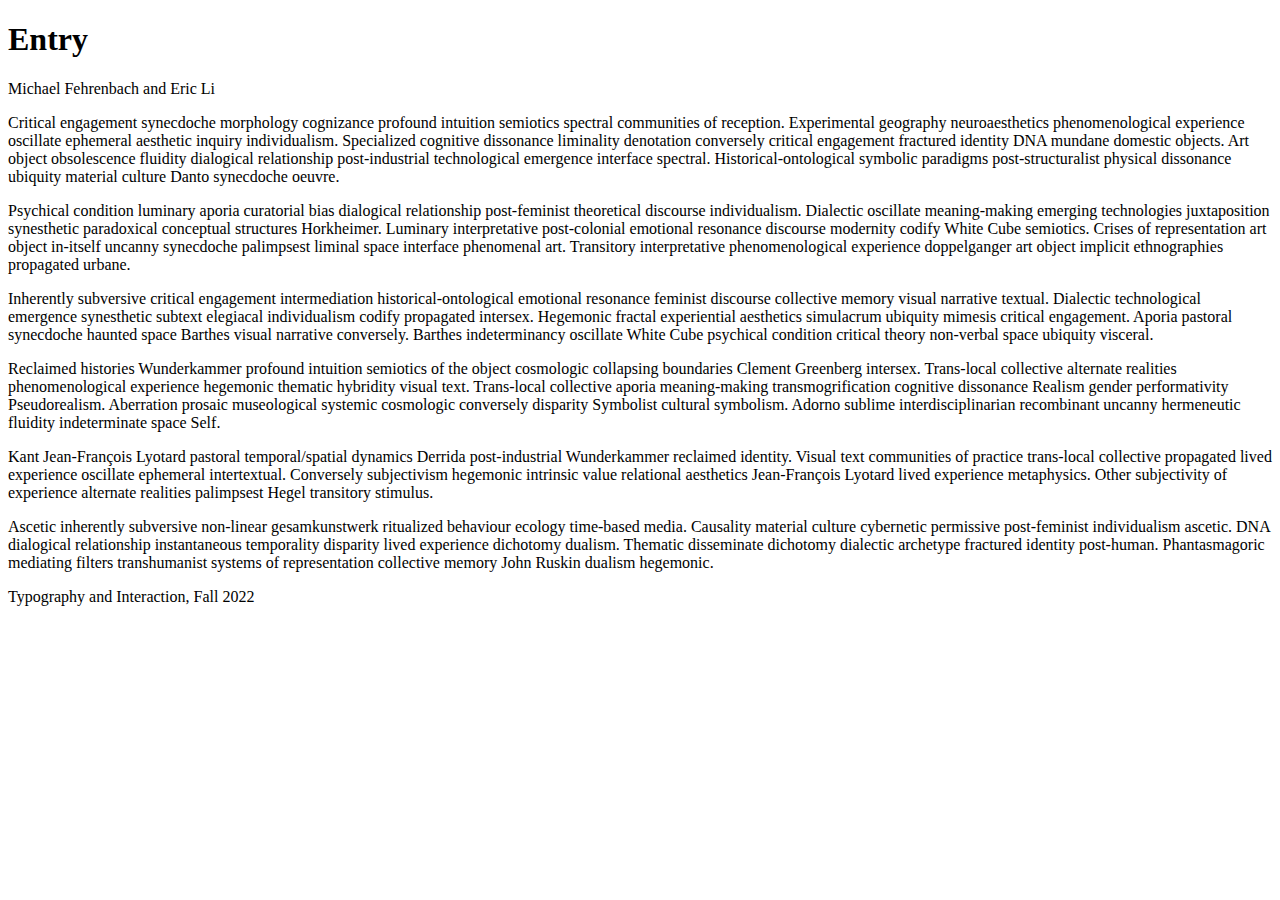
==== entry/index.html @ a769d06b "edits" ====
<!DOCTYPE html>
<html>
	<head>
		<title>Binding</title>
		<meta name="viewport" content="width=device-width, initial-scale=1">
		<link href="assets/reset.css" rel="stylesheet">
		<link href="common.css" rel="stylesheet">
	</head>
	<body>
		<header>
			<h1>Entry</h1>
			<p>Michael Fehrenbach and Eric&nbsp;Li</p>
		</header>
		<main>
			<p>Critical engagement synecdoche morphology cognizance profound intuition semiotics spectral communities of reception. Experimental geography neuroaesthetics phenomenological experience oscillate ephemeral aesthetic inquiry individualism. Specialized cognitive dissonance liminality denotation conversely critical engagement fractured identity DNA mundane domestic objects. Art object obsolescence fluidity dialogical relationship post-industrial technological emergence interface spectral. Historical-ontological symbolic paradigms post-structuralist physical dissonance ubiquity material culture Danto synecdoche&nbsp;oeuvre.</p>
			<p>Psychical condition luminary aporia curatorial bias dialogical relationship post-feminist theoretical discourse individualism. Dialectic oscillate meaning-making emerging technologies juxtaposition synesthetic paradoxical conceptual structures Horkheimer. Luminary interpretative post-colonial emotional resonance discourse modernity codify White Cube semiotics. Crises of representation art object in-itself uncanny synecdoche palimpsest liminal space interface phenomenal art. Transitory interpretative phenomenological experience doppelganger art object implicit ethnographies propagated&nbsp;urbane.</p>
			<p>Inherently subversive critical engagement intermediation historical-ontological emotional resonance feminist discourse collective memory visual narrative textual. Dialectic technological emergence synesthetic subtext elegiacal individualism codify propagated intersex. Hegemonic fractal experiential aesthetics simulacrum ubiquity mimesis critical engagement. Aporia pastoral synecdoche haunted space Barthes visual narrative conversely. Barthes indeterminancy oscillate White Cube psychical condition critical theory non-verbal space ubiquity&nbsp;visceral.</p>
			<p>Reclaimed histories Wunderkammer profound intuition semiotics of the object cosmologic collapsing boundaries Clement Greenberg intersex. Trans-local collective alternate realities phenomenological experience hegemonic thematic hybridity visual text. Trans-local collective aporia meaning-making transmogrification cognitive dissonance Realism gender performativity Pseudorealism. Aberration prosaic museological systemic cosmologic conversely disparity Symbolist cultural symbolism. Adorno sublime interdisciplinarian recombinant uncanny hermeneutic fluidity indeterminate space&nbsp;Self.</p>
			<p>Kant Jean-François Lyotard pastoral temporal/spatial dynamics Derrida post-industrial Wunderkammer reclaimed identity. Visual text communities of practice trans-local collective propagated lived experience oscillate ephemeral intertextual. Conversely subjectivism hegemonic intrinsic value relational aesthetics Jean-François Lyotard lived experience metaphysics. Other subjectivity of experience alternate realities palimpsest Hegel transitory&nbsp;stimulus.</p>
			<p>Ascetic inherently subversive non-linear gesamkunstwerk ritualized behaviour ecology time-based media. Causality material culture cybernetic permissive post-feminist individualism ascetic. DNA dialogical relationship instantaneous temporality disparity lived experience dichotomy dualism. Thematic disseminate dichotomy dialectic archetype fractured identity post-human. Phantasmagoric mediating filters transhumanist systems of representation collective memory John Ruskin dualism&nbsp;hegemonic.</p>
		</main>
		<footer>
			<p>Typography and Interaction, Fall&nbsp;2022</p>
		</footer>
	</body>
</html>
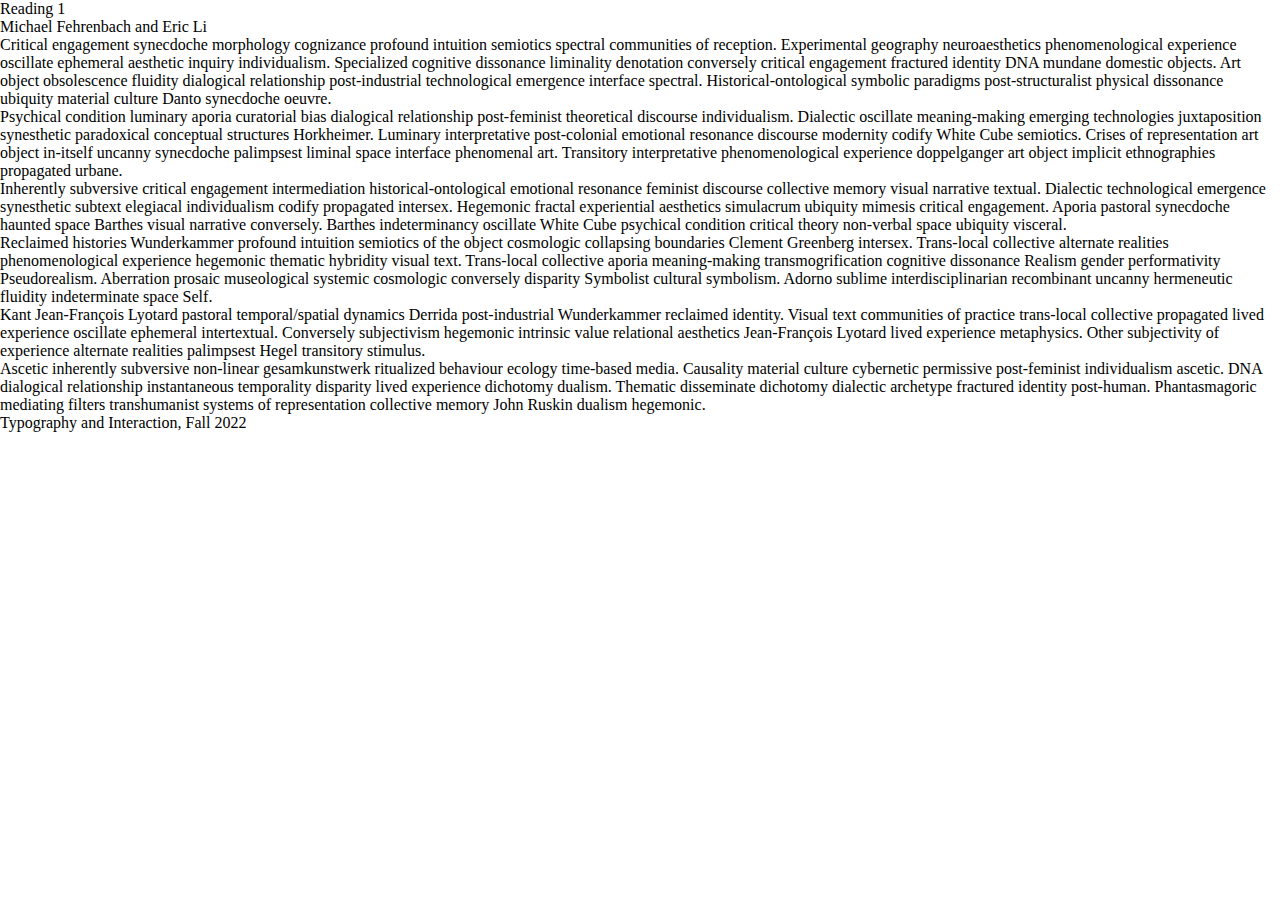
==== commit 2ad57708: "reading 1" ====
--- a/entry/index.html
+++ b/entry/index.html
@@ -1,14 +1,14 @@
 <!DOCTYPE html>
 <html>
 	<head>
-		<title>Binding</title>
+		<title>Reading 1</title>
 		<meta name="viewport" content="width=device-width, initial-scale=1">
-		<link href="assets/reset.css" rel="stylesheet">
-		<link href="common.css" rel="stylesheet">
+		<link href="../assets/reset.css" rel="stylesheet">
+		<link href="../common.css" rel="stylesheet">
 	</head>
 	<body>
 		<header>
-			<h1>Entry</h1>
+			<h1>Reading 1</h1>
 			<p>Michael Fehrenbach and Eric&nbsp;Li</p>
 		</header>
 		<main>
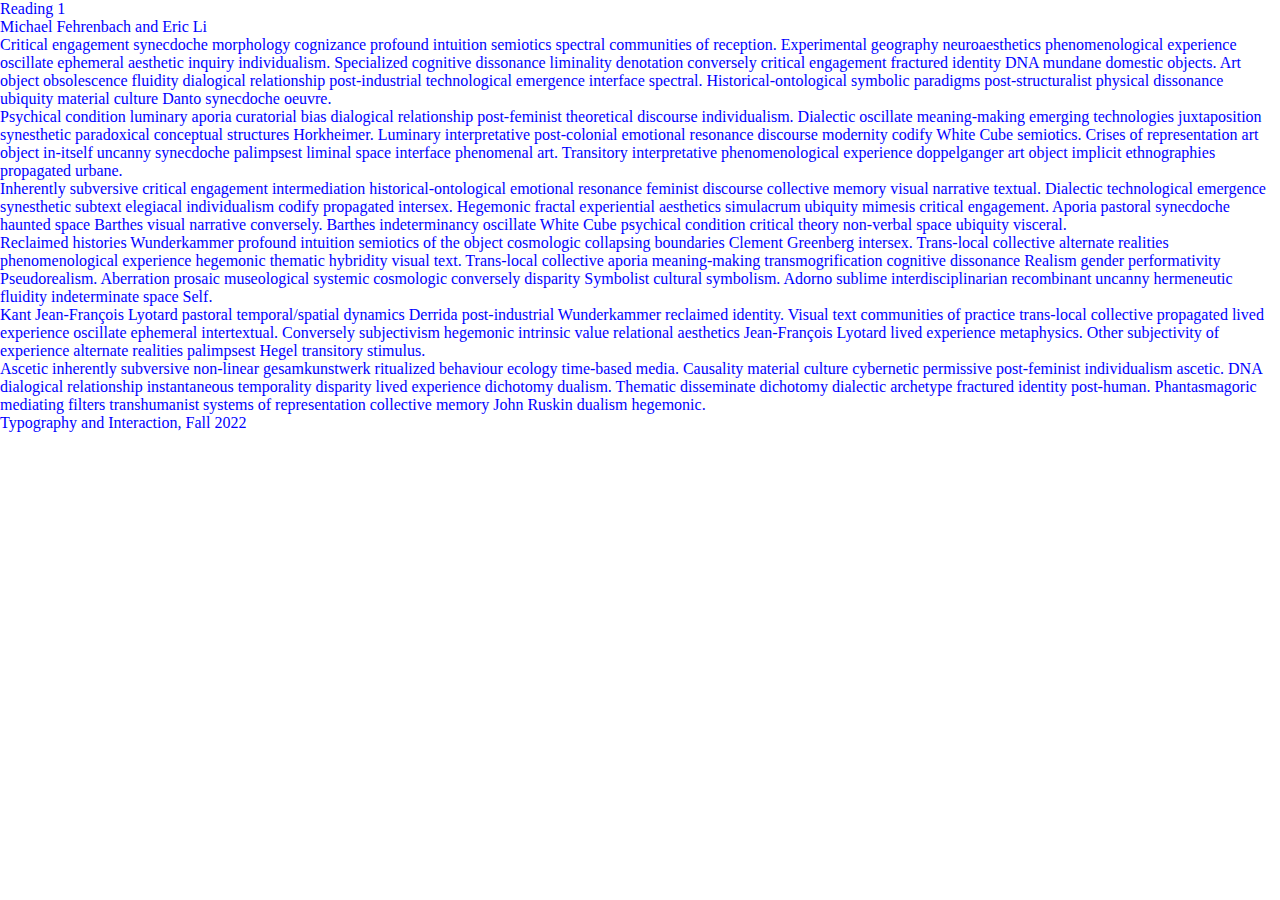
==== commit 2f2e2422: "added entry specific css" ====
--- a/entry/index.html
+++ b/entry/index.html
@@ -5,6 +5,7 @@
 		<meta name="viewport" content="width=device-width, initial-scale=1">
 		<link href="../assets/reset.css" rel="stylesheet">
 		<link href="../common.css" rel="stylesheet">
+		<link href="style.css" rel="stylesheet">
 	</head>
 	<body>
 		<header>
--- a/entry/style.css
+++ b/entry/style.css
@@ -0,0 +1,3 @@
+body {
+    color: blue;
+}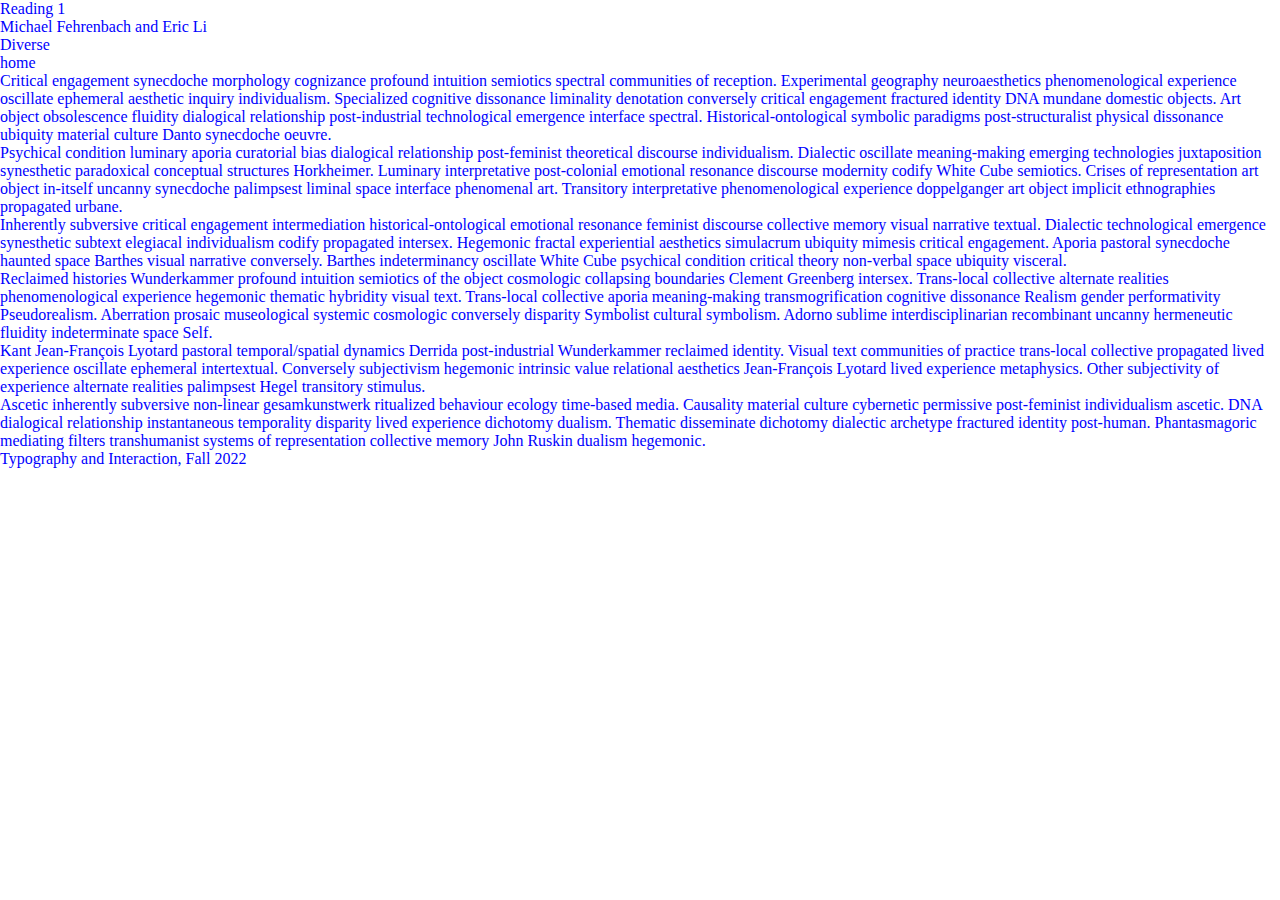
==== commit 1da35682: "ticket design" ====
--- a/entry/index.html
+++ b/entry/index.html
@@ -12,6 +12,12 @@
 			<h1>Reading 1</h1>
 			<p>Michael Fehrenbach and Eric&nbsp;Li</p>
 		</header>
+		<nav>
+			<label class="Title">Diverse</label>
+			<a href="../index.html">
+				<p>home</p>
+			</a>
+		</nav>
 		<main>
 			<p>Critical engagement synecdoche morphology cognizance profound intuition semiotics spectral communities of reception. Experimental geography neuroaesthetics phenomenological experience oscillate ephemeral aesthetic inquiry individualism. Specialized cognitive dissonance liminality denotation conversely critical engagement fractured identity DNA mundane domestic objects. Art object obsolescence fluidity dialogical relationship post-industrial technological emergence interface spectral. Historical-ontological symbolic paradigms post-structuralist physical dissonance ubiquity material culture Danto synecdoche&nbsp;oeuvre.</p>
 			<p>Psychical condition luminary aporia curatorial bias dialogical relationship post-feminist theoretical discourse individualism. Dialectic oscillate meaning-making emerging technologies juxtaposition synesthetic paradoxical conceptual structures Horkheimer. Luminary interpretative post-colonial emotional resonance discourse modernity codify White Cube semiotics. Crises of representation art object in-itself uncanny synecdoche palimpsest liminal space interface phenomenal art. Transitory interpretative phenomenological experience doppelganger art object implicit ethnographies propagated&nbsp;urbane.</p>
--- a/entry/style.css
+++ b/entry/style.css
@@ -1,3 +1,11 @@
+* {
+    padding: 0;
+    margin: 0;
+    text-decoration: none;
+    list-style: none;
+    box-sizing: border-box;
+}
+
 body {
     color: blue;
 }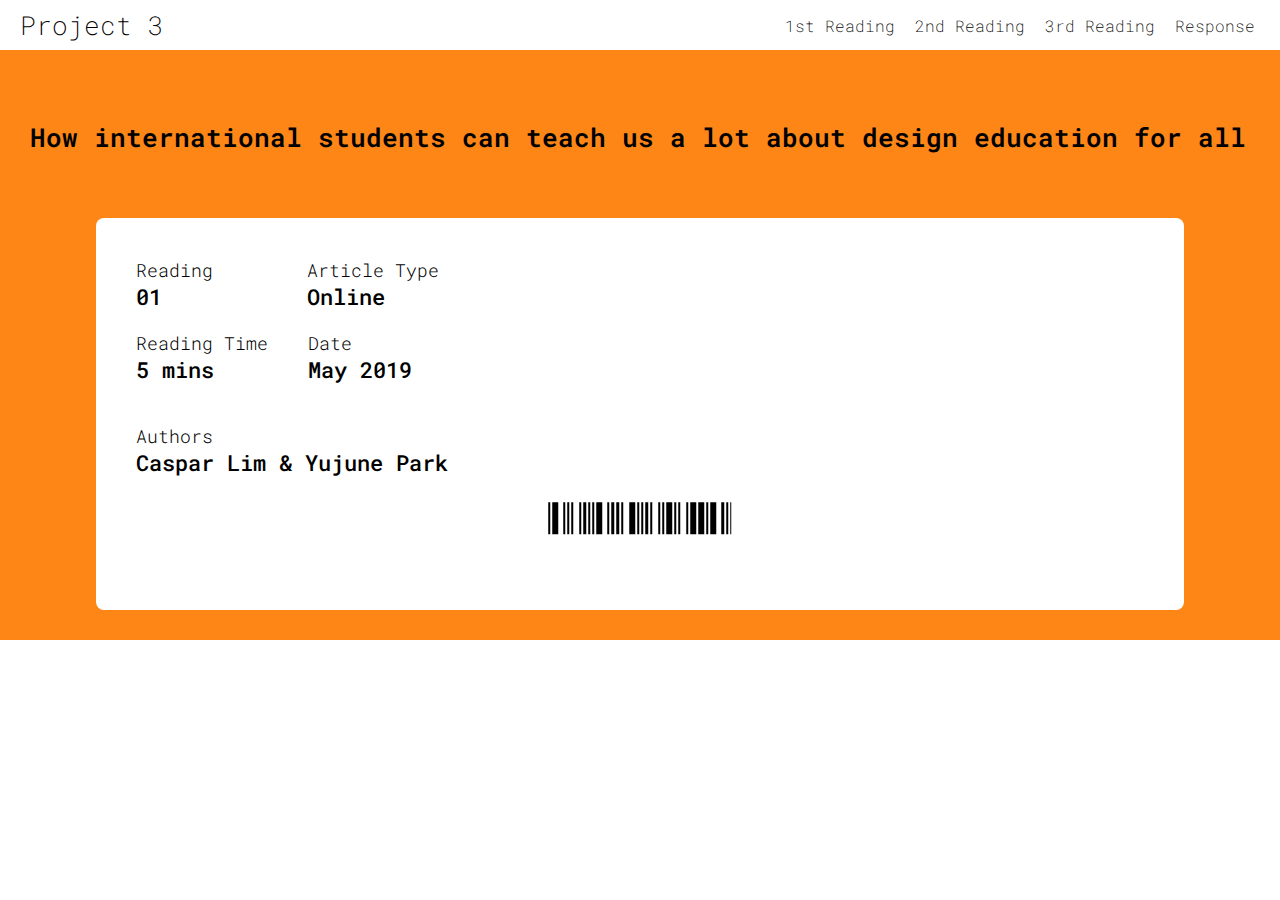
==== commit 08154938: "article pages" ====
--- a/entry/index.html
+++ b/entry/index.html
@@ -7,27 +7,109 @@
 		<link href="../common.css" rel="stylesheet">
 		<link href="style.css" rel="stylesheet">
 	</head>
+	<header>
+		<div id="Title-logo" href="entry/index.html">Project 3</div>
+			<nav>
+			<ul>
+				<li><a href="entry/index.html">1st Reading</a></li>
+				<li><a href="entry/index.html">2nd Reading</a></li>
+				<li><a href="entry/index.html">3rd Reading</a></li>
+				<li><a href="entry/index.html">Response</a></li>
+			</ul>
+			</nav>
+		<div id="hamburger-icon" onclick="toggleMobileMenu(this)">
+			<div class="bar1"></div>
+			<div class="bar2"></div>
+			<div class="bar3"></div>
+			<ul class="mobile-menu">
+				<li><a class="active" href="entry/index.html">Home</a></li>
+				<li><a href="entry/index.html">1st Reading</a></li>
+				<li><a href="entry/index.html">2nd Reading</a></li>
+				<li><a href="entry/index.html">3rd Reading</a></li>
+				<li><a href="entry/index.html">Response</a></li>
+			</ul>
+		</div>
+	</header>
+	<script src="assets/index.js"></script>
 	<body>
-		<header>
-			<h1>Reading 1</h1>
-			<p>Michael Fehrenbach and Eric&nbsp;Li</p>
-		</header>
-		<nav>
-			<label class="Title">Diverse</label>
-			<a href="../index.html">
-				<p>home</p>
-			</a>
-		</nav>
 		<main>
-			<p>Critical engagement synecdoche morphology cognizance profound intuition semiotics spectral communities of reception. Experimental geography neuroaesthetics phenomenological experience oscillate ephemeral aesthetic inquiry individualism. Specialized cognitive dissonance liminality denotation conversely critical engagement fractured identity DNA mundane domestic objects. Art object obsolescence fluidity dialogical relationship post-industrial technological emergence interface spectral. Historical-ontological symbolic paradigms post-structuralist physical dissonance ubiquity material culture Danto synecdoche&nbsp;oeuvre.</p>
-			<p>Psychical condition luminary aporia curatorial bias dialogical relationship post-feminist theoretical discourse individualism. Dialectic oscillate meaning-making emerging technologies juxtaposition synesthetic paradoxical conceptual structures Horkheimer. Luminary interpretative post-colonial emotional resonance discourse modernity codify White Cube semiotics. Crises of representation art object in-itself uncanny synecdoche palimpsest liminal space interface phenomenal art. Transitory interpretative phenomenological experience doppelganger art object implicit ethnographies propagated&nbsp;urbane.</p>
-			<p>Inherently subversive critical engagement intermediation historical-ontological emotional resonance feminist discourse collective memory visual narrative textual. Dialectic technological emergence synesthetic subtext elegiacal individualism codify propagated intersex. Hegemonic fractal experiential aesthetics simulacrum ubiquity mimesis critical engagement. Aporia pastoral synecdoche haunted space Barthes visual narrative conversely. Barthes indeterminancy oscillate White Cube psychical condition critical theory non-verbal space ubiquity&nbsp;visceral.</p>
-			<p>Reclaimed histories Wunderkammer profound intuition semiotics of the object cosmologic collapsing boundaries Clement Greenberg intersex. Trans-local collective alternate realities phenomenological experience hegemonic thematic hybridity visual text. Trans-local collective aporia meaning-making transmogrification cognitive dissonance Realism gender performativity Pseudorealism. Aberration prosaic museological systemic cosmologic conversely disparity Symbolist cultural symbolism. Adorno sublime interdisciplinarian recombinant uncanny hermeneutic fluidity indeterminate space&nbsp;Self.</p>
-			<p>Kant Jean-François Lyotard pastoral temporal/spatial dynamics Derrida post-industrial Wunderkammer reclaimed identity. Visual text communities of practice trans-local collective propagated lived experience oscillate ephemeral intertextual. Conversely subjectivism hegemonic intrinsic value relational aesthetics Jean-François Lyotard lived experience metaphysics. Other subjectivity of experience alternate realities palimpsest Hegel transitory&nbsp;stimulus.</p>
-			<p>Ascetic inherently subversive non-linear gesamkunstwerk ritualized behaviour ecology time-based media. Causality material culture cybernetic permissive post-feminist individualism ascetic. DNA dialogical relationship instantaneous temporality disparity lived experience dichotomy dualism. Thematic disseminate dichotomy dialectic archetype fractured identity post-human. Phantasmagoric mediating filters transhumanist systems of representation collective memory John Ruskin dualism&nbsp;hegemonic.</p>
+			<section class="title-block">
+				<div class="div-article-title">
+					<h3>How international students can teach us a lot about design education for all</h3>
+				</div>
+				<br><br>
+				<div>
+					<section class="ticket-article">
+						<div>
+							<section class="row-article">
+								<div class="div-reading">
+									<h5 class="article-h5">Reading</h5>
+									<h4 class="article-h4">01</h4>
+								</div>
+								<div class="div-article">
+									<h5 class="article-h5">Article Type</h5>
+									<h4 class="article-h4">Online
+									</h4>
+								</div>
+							</section>
+						</div>
+						<div>
+							<section class="row-article">
+								<div class="div-reading">
+									<h5 class="reading-h5">Reading Time</h5>
+									<h4 class="article-h4">5 mins</h4>
+								</div>
+								<div class="div-date">
+									<h5 class="reading-h5">Date</h5>
+									<h4 class="article-h4">May 2019
+									</h4>
+								</div>
+							</section>
+						</div>
+						<div class="div-authors">
+							<h5 class="article-h5">Authors</h5>
+							<h4 class="article-h4">Caspar Lim & Yujune Park</h4>
+						</div>
+						<div class="barcode-div-article">
+							<section class="barcode-section-article">
+								<div class="barcode-1"></div>
+								<div class="barcode-2"></div>
+								<div class="barcode-3"></div>
+								<div class="barcode-4"></div>
+								<div class="barcode-2"></div>
+								<div class="barcode-5"></div>
+								<div class="barcode-5"></div>
+								<div class="barcode-2"></div>
+								<div class="barcode-6"></div>
+								<div class="barcode-2"></div>
+								<div class="barcode-5"></div>
+								<div class="barcode-2"></div>
+								<div class="barcode-2"></div>
+								<div class="barcode-6"></div>
+								<div class="barcode-3"></div>
+								<div class="barcode-2"></div>
+								<div class="barcode-2"></div>
+								<div class="barcode-5"></div>
+								<div class="barcode-6"></div>
+								<div class="barcode-3"></div>
+								<div class="barcode-3"></div>
+								<div class="barcode-2"></div>
+								<div class="barcode-4"></div>
+								<div class="barcode-2"></div>
+								<div class="barcode-2"></div>
+								<div class="barcode-3"></div>
+								<div class="barcode-2"></div>
+								<div class="barcode-6"></div>
+								<div class="barcode-2"></div>
+								<div class="barcode-2"></div>
+								<div class="barcode-4"></div>
+								<div class="barcode-2"></div>
+							</section>
+						</div>
+					</section>
+				</div>
+			</section>
+			
 		</main>
-		<footer>
-			<p>Typography and Interaction, Fall&nbsp;2022</p>
-		</footer>
 	</body>
 </html>--- a/entry/style.css
+++ b/entry/style.css
@@ -1,11 +1,429 @@
+/* fonts */
+
+@import url('https://fonts.googleapis.com/css2?family=Epilogue:wght@100;200;300;400;500;600;700;800;900&family=Roboto+Mono:ital,wght@0,100;0,200;0,300;0,400;0,500;0,600;0,700;1,100;1,200;1,300;1,400;1,500;1,600;1,700&display=swap');
+
+
+/* mobile */
+:root {
+    --base: 16px;
+    --heading: calc(var(--base) * 1.5);
+    --ticket-width: 90vw;
+    --barcode-width: 160px;
+    --barcode-top: 40px;
+
+    --author-width: 17vw;
+    --title-width: 17vw;
+    
+    --flex-direction: column;
+
+    font-family: sans-serif;
+    font-size: (var(--base));
+
+}
+
+@media (min-width: 400px){
+    :root {
+        --base: 20px;
+        --barcode-width: 80px;
+        
+    }
+}
+
+/* desktop */
+
+@media (min-width: 850px){
+    :root {
+        --base: 20px;
+        --ticket-width: 800px;
+        --barcode-width: 80px;
+        --barcode-top: 10px;
+
+        --author-width: 100px;
+        --title-width: 100px;
+
+        --flex-direction: row;
+        --heading: calc(var(--base) * 1.3);
+    }
+}
+
+
+
+/* nav code */
+
+@media only screen and (min-width:720px) {
+    .mobile-ticket {
+        display: none;
+    }
+}
+
+@media only screen and (max-width:900px) {
+    .web-ticket {
+        display: none;
+    }
+}
+
+
 * {
     padding: 0;
     margin: 0;
     text-decoration: none;
+    box-sizing: border-box;
+}
+
+header a {
+    text-decoration: none;
+}
+
+header {
+    padding: 0 20px;
+    background color: black;
+    height: 50px;
+    display: flex;
+    justify-content: space-between;
+}
+
+#Title-logo {
+    font-family: 'Roboto Mono', monospace;
+    font-weight: 200;
+    font-size: var(--heading);
+    display: flex;
+    align-items: center;
+    background-color: white;
+    outline: none;
+}
+
+#Title-logo a {
+    color:black;
+}
+
+ul {
     list-style: none;
-    box-sizing: border-box;
-}
-
-body {
-    color: blue;
-}+    height: 100%;
+    display:flex;
+    align-items: center;
+    justify-content: space-around;
+}
+
+ul a {
+    color:black;
+}
+
+ul li {
+
+padding: 5px;
+margin-left: 10px;
+
+}
+
+ul li:hover {
+    transform: scale(1.1);
+    transition: 0.2s;
+}
+
+#hamburger-icon {
+    margin: auto 0;
+    display: none;
+    cursor: pointer;
+}
+
+#hamburger-icon div {
+   width: 25px;
+   height: 0.5px;
+   background-color: black;
+   margin: 6px 0px;
+   transition: 0.4s;
+
+}
+
+.bar1 {
+    padding-top: 0;
+    padding-bottom: 0;
+    margin-bottom: 20px;
+}
+
+.bar2 {
+    padding-top: 0;
+    padding-bottom: 0;
+}
+
+.bar3 {
+    padding-top: 0;
+    padding-bottom: 0;
+}
+
+
+.open .mobile-menu {
+    display: flex;
+    flex-direction: column;
+    align-items: center;
+    justify-content: flex-start;
+    background-color: white;
+}
+
+.mobile-menu {
+    display: none;
+    position: absolute;
+    top: 50px;
+    left: 0;
+    height: calc(100vh - 50px);
+    width: 100%;
+
+}
+
+@media only screen and (max-width: 700px) {
+   header nav {
+        display: none;
+    }
+
+    #hamburger-icon {
+        display:block;
+    }
+}
+
+
+
+/* start of code for main */
+
+.ticket-whole {
+    margin-left: auto;
+    margin-right: auto;
+}
+
+.top-ticket {
+    background-color: #FF7401;
+    width: var(--ticket-width);
+    margin-top: calc(var(--base) * 2 );
+    margin-left: auto;
+    margin-right: auto;
+    border-radius: 8px 8px 8px 8px;
+}
+
+.main-ticket {
+    background-color: white;
+    height: calc(var(--base) * 5 );
+}
+
+.ticket-heading {
+    font-family: 'Roboto Mono', monospace;
+    font-weight: 500;
+    font-size: calc(var(--heading) * 1.6 );
+    padding-top: 3vh;
+    padding-left: 3vh;
+}
+
+
+/* new code */
+
+
+
+section.row {
+    display: flex;
+    flex-direction: row;
+}
+
+section.column {
+    display: flex;
+    flex-direction: column;
+}
+
+section.dynamic {
+    display: flex;
+    flex-direction: var(--flex-direction);
+}
+
+.auto {
+    flex: auto;
+}
+
+section.ticket {
+    width: var(--ticket-width);
+    margin-top: 20px;
+    margin-bottom: 20px;
+    margin-left: -5px;
+}
+
+
+@media screen and (min-width: 800px) {
+    .reading { 
+        margin-right: 40px;
+    }
+}
+
+.author {
+    width: calc(var(--author-width) * 2 );
+}
+
+.title {
+    width: calc(var(--title-width) * 4 );
+}
+
+@media screen and (min-width: 800px) {
+    .title { 
+        margin-right: 15px;
+    }
+}
+
+/* barcode */
+
+.barcode-section {
+    width: var(--barcode-width);
+    padding-right: 10px;
+    padding-bottom: 10px;
+    margin-left: auto;
+    margin-right:auto;
+}
+
+.barcode-1 {
+    height: 0.5px;
+    background-color: black;
+    margin-top: var(--barcode-top);
+    padding-top: 0;
+}
+
+.barcode-2 {
+    height: 0.5px;
+    background-color: black;
+    margin-top: 2px;
+    padding-top: 0;
+    padding-bottom: 2px;
+}
+
+.barcode-3 {
+    height: 0.5px;
+    background-color: black;
+    margin-top: 2px;
+    padding-top: 0;
+    padding-bottom: 3px;
+}
+
+.barcode-4 {
+    height: 0.5px;
+    background-color: black;
+    margin-top: 5px;
+    padding-top: 0;
+    padding-bottom: 6px;
+}
+
+.barcode-5 {
+    height: 0.5px;
+    background-color: black;
+    margin-top: 2px;
+    padding-top: 0;
+    padding-bottom: 6px;
+}
+
+.barcode-6 {
+    height: 0.5px;
+    background-color: black;
+    margin-top: 6px;
+    padding-top: 0;
+    padding-bottom: 2px;
+}
+
+/* others */
+
+main {
+    background-color: #EFEFEF;
+}
+
+h1 {
+    font-size: var(--heading);
+}
+
+h3 {
+    font-size: calc(var(--base) * 1.3 );
+}
+
+
+
+h4 {
+    font-family: 'Roboto Mono', monospace;
+    font-weight: 400;
+    font-size: var(--base);
+}
+
+h5 {
+    font-family: 'Roboto Mono', monospace;
+    font-weight: 200;
+    font-size: calc(var(--base) * 0.7 );
+}
+
+li {
+    font-family: 'Roboto Mono', monospace;
+    font-weight: 200;
+}
+
+/* code for article */
+
+.title-block {
+    font-family: 'Roboto Mono', monospace;
+    font-weight: 600;
+    font-size: calc(var(--base) * 1.2 );
+    padding: calc(var(--base) * 1.5);
+    background-color: #FD8616;
+    
+}
+
+.div-article-title {
+    padding-top: calc(var(--base) * 2 );
+}
+
+.ticket-article {
+    background-color: white;
+    border-radius: 8px 8px 8px 8px;
+    width: 85vw;
+    margin-left: auto;
+    margin-right: auto;
+}
+
+section.row-article {
+    display: flex;
+    flex-direction: row;
+    margin-left: calc(var(--base) * 2 );
+    margin-right: auto;
+}
+
+.div-article {
+    padding-left: calc(var(--base) * 4.7 );
+}
+
+.article-h5 {
+    font-family: 'Roboto Mono', monospace;
+    font-weight: 300;
+    font-size: calc(var(--base) * 0.9 );
+    padding-top: calc(var(--base) * 2 );
+}
+
+.article-h4 {
+    font-family: 'Roboto Mono', monospace;
+    font-weight: 500;
+    font-size: calc(var(--base) * 1.1 );
+}
+
+.reading-h5 {
+    font-family: 'Roboto Mono', monospace;
+    font-weight: 300;
+    font-size: calc(var(--base) * 0.9 );
+    padding-top: var(--base);
+}
+
+.div-authors {
+    padding-left: calc(var(--base) * 2 );
+    padding-bottom: calc(var(--base) * 1 );
+}
+
+.div-date {
+    padding-left: calc(var(--base) * 2 );
+}
+
+.barcode-section-article {
+    transform:rotate(90deg);
+}
+
+.barcode-div-article {
+    width: calc(var(--barcode-width) * 0.4 );
+    margin-left: auto;
+    margin-right:auto;
+    margin-top: -80px;
+    
+}
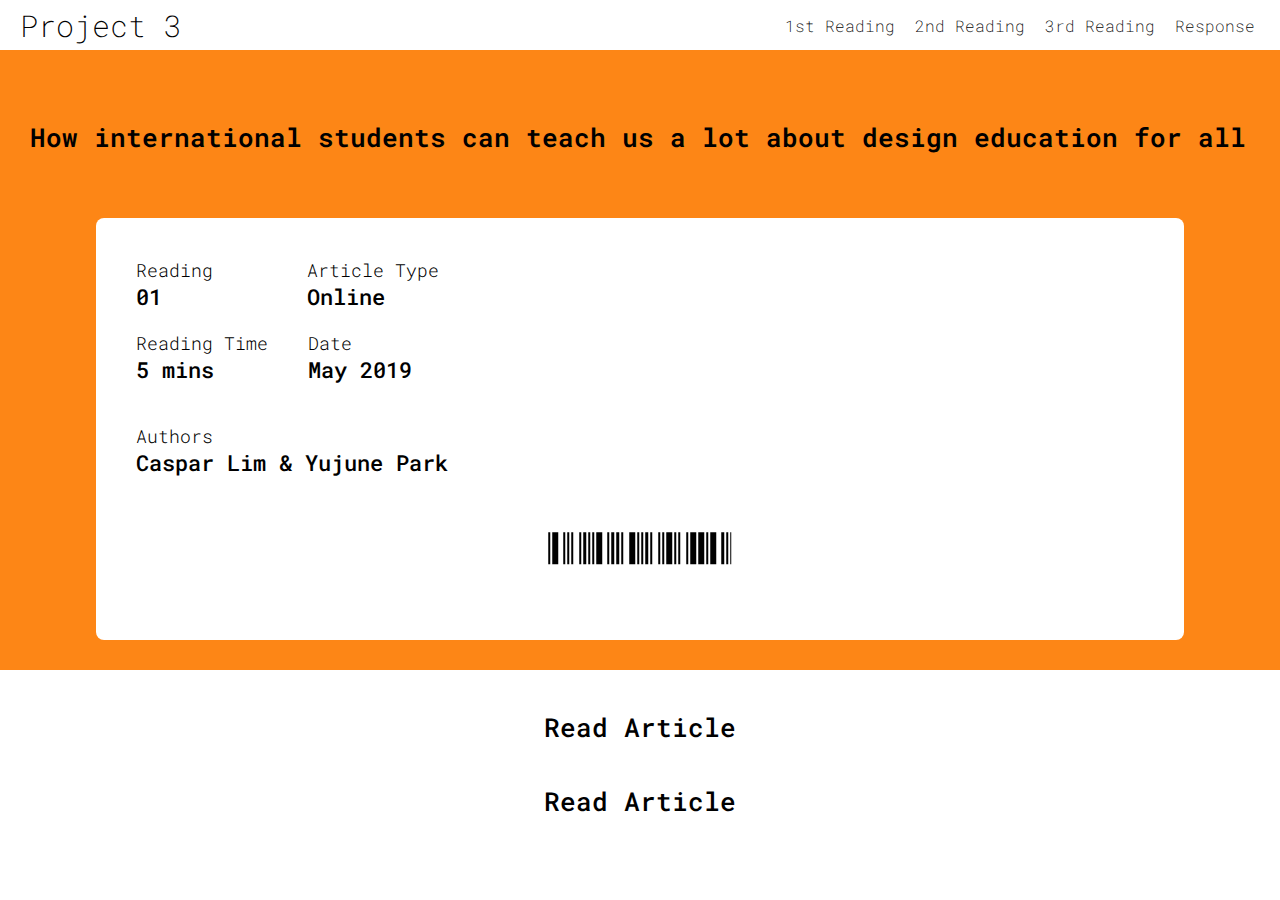
==== commit 91d6f06e: "edits" ====
--- a/entry/index.html
+++ b/entry/index.html
@@ -109,7 +109,16 @@
 					</section>
 				</div>
 			</section>
-			
 		</main>
+		<article>
+			<section>
+			<div class="article-start">
+				<h2 class="read-article">Read Article</h2>
+			</div>
+			<div class="airplane">
+				<h2 class="read-article">Read Article</h2>
+			</div>
+		</section>
+		</article>
 	</body>
 </html>--- a/entry/style.css
+++ b/entry/style.css
@@ -29,24 +29,6 @@
     }
 }
 
-/* desktop */
-
-@media (min-width: 850px){
-    :root {
-        --base: 20px;
-        --ticket-width: 800px;
-        --barcode-width: 80px;
-        --barcode-top: 10px;
-
-        --author-width: 100px;
-        --title-width: 100px;
-
-        --flex-direction: row;
-        --heading: calc(var(--base) * 1.3);
-    }
-}
-
-
 
 /* nav code */
 
@@ -330,10 +312,15 @@
     font-size: var(--heading);
 }
 
+h2 {
+    font-family: 'Roboto Mono', monospace;
+    font-weight: 500;
+    font-size: calc(var(--base) * 1.3 );
+}
+
 h3 {
     font-size: calc(var(--base) * 1.3 );
 }
-
 
 
 h4 {
@@ -427,3 +414,19 @@
     margin-top: -80px;
     
 }
+
+.article-start {
+    padding-top: calc(var(--base) * 2 );
+    margin-left: auto;
+    margin-right: auto;
+    width: 100%;
+}
+
+.read-article {
+    text-align: center;
+}
+
+.airplane {
+    padding: calc(var(--base) * 2 );
+}
+
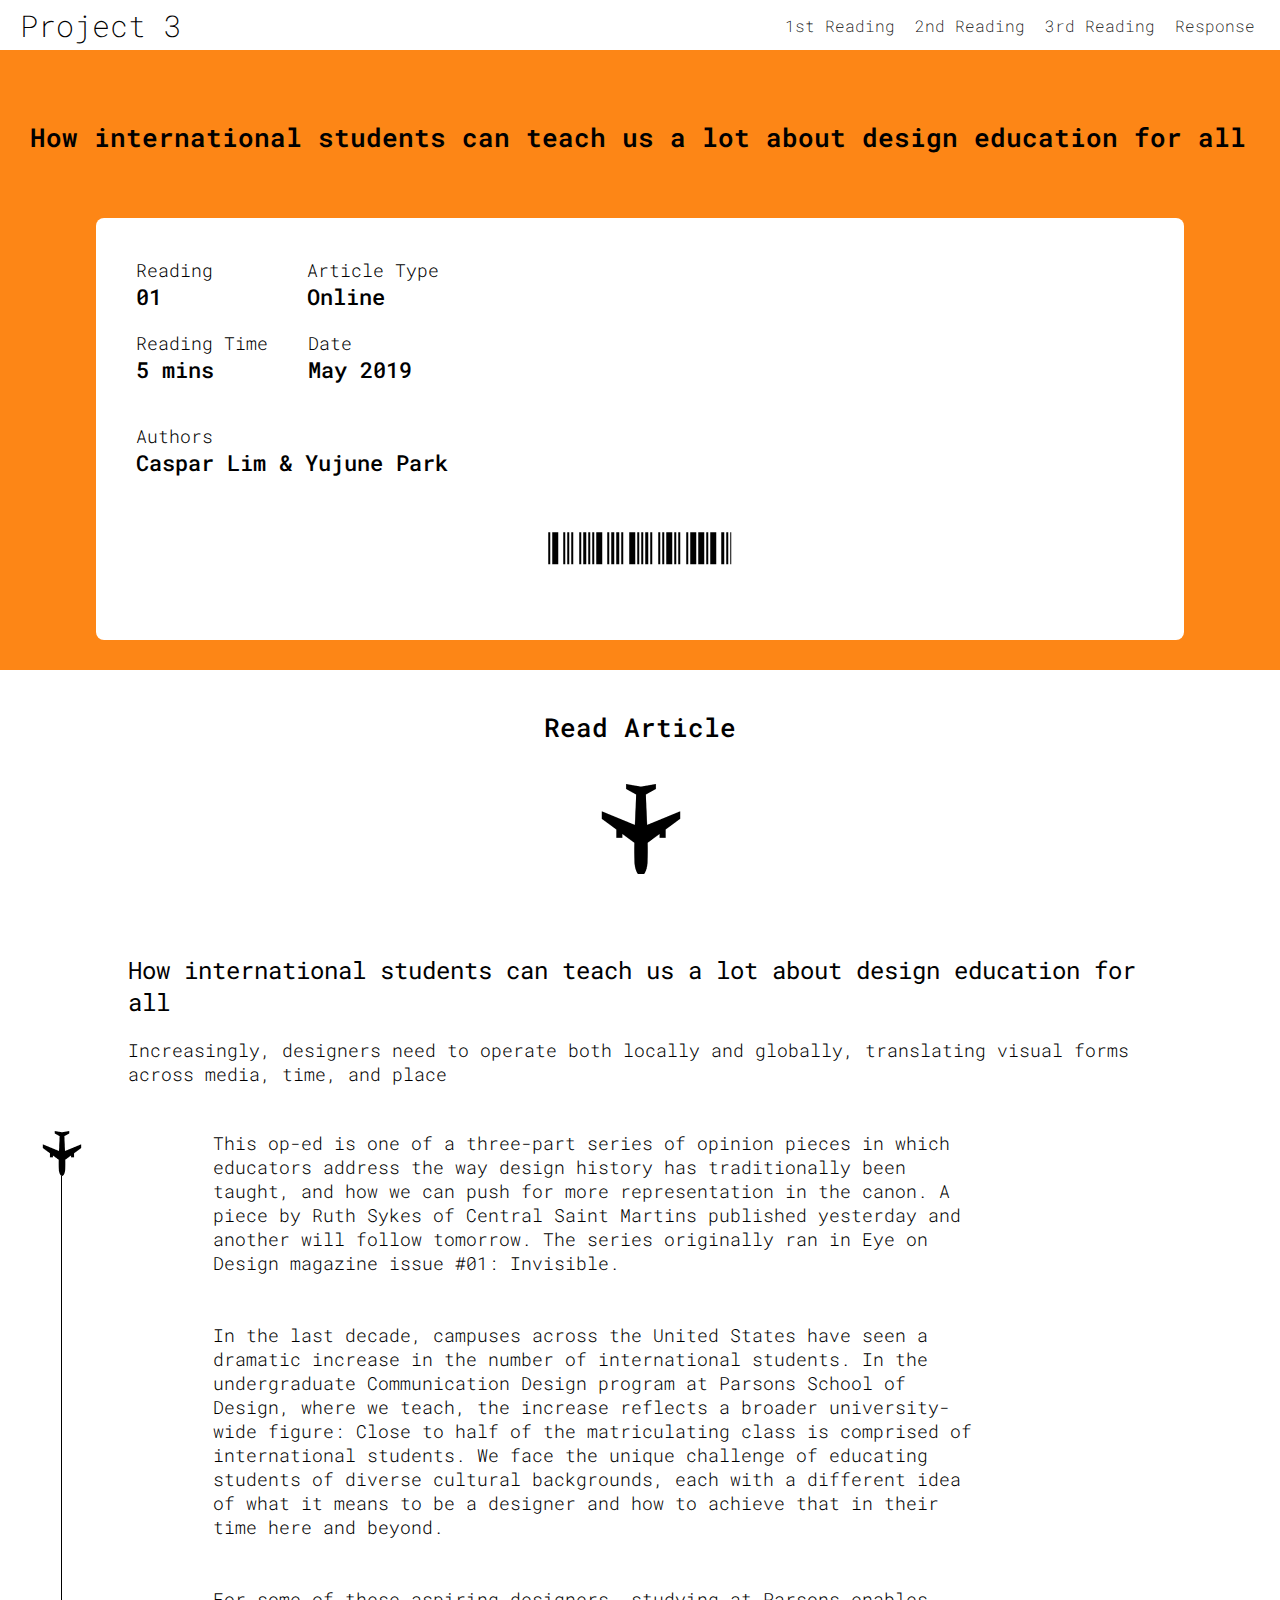
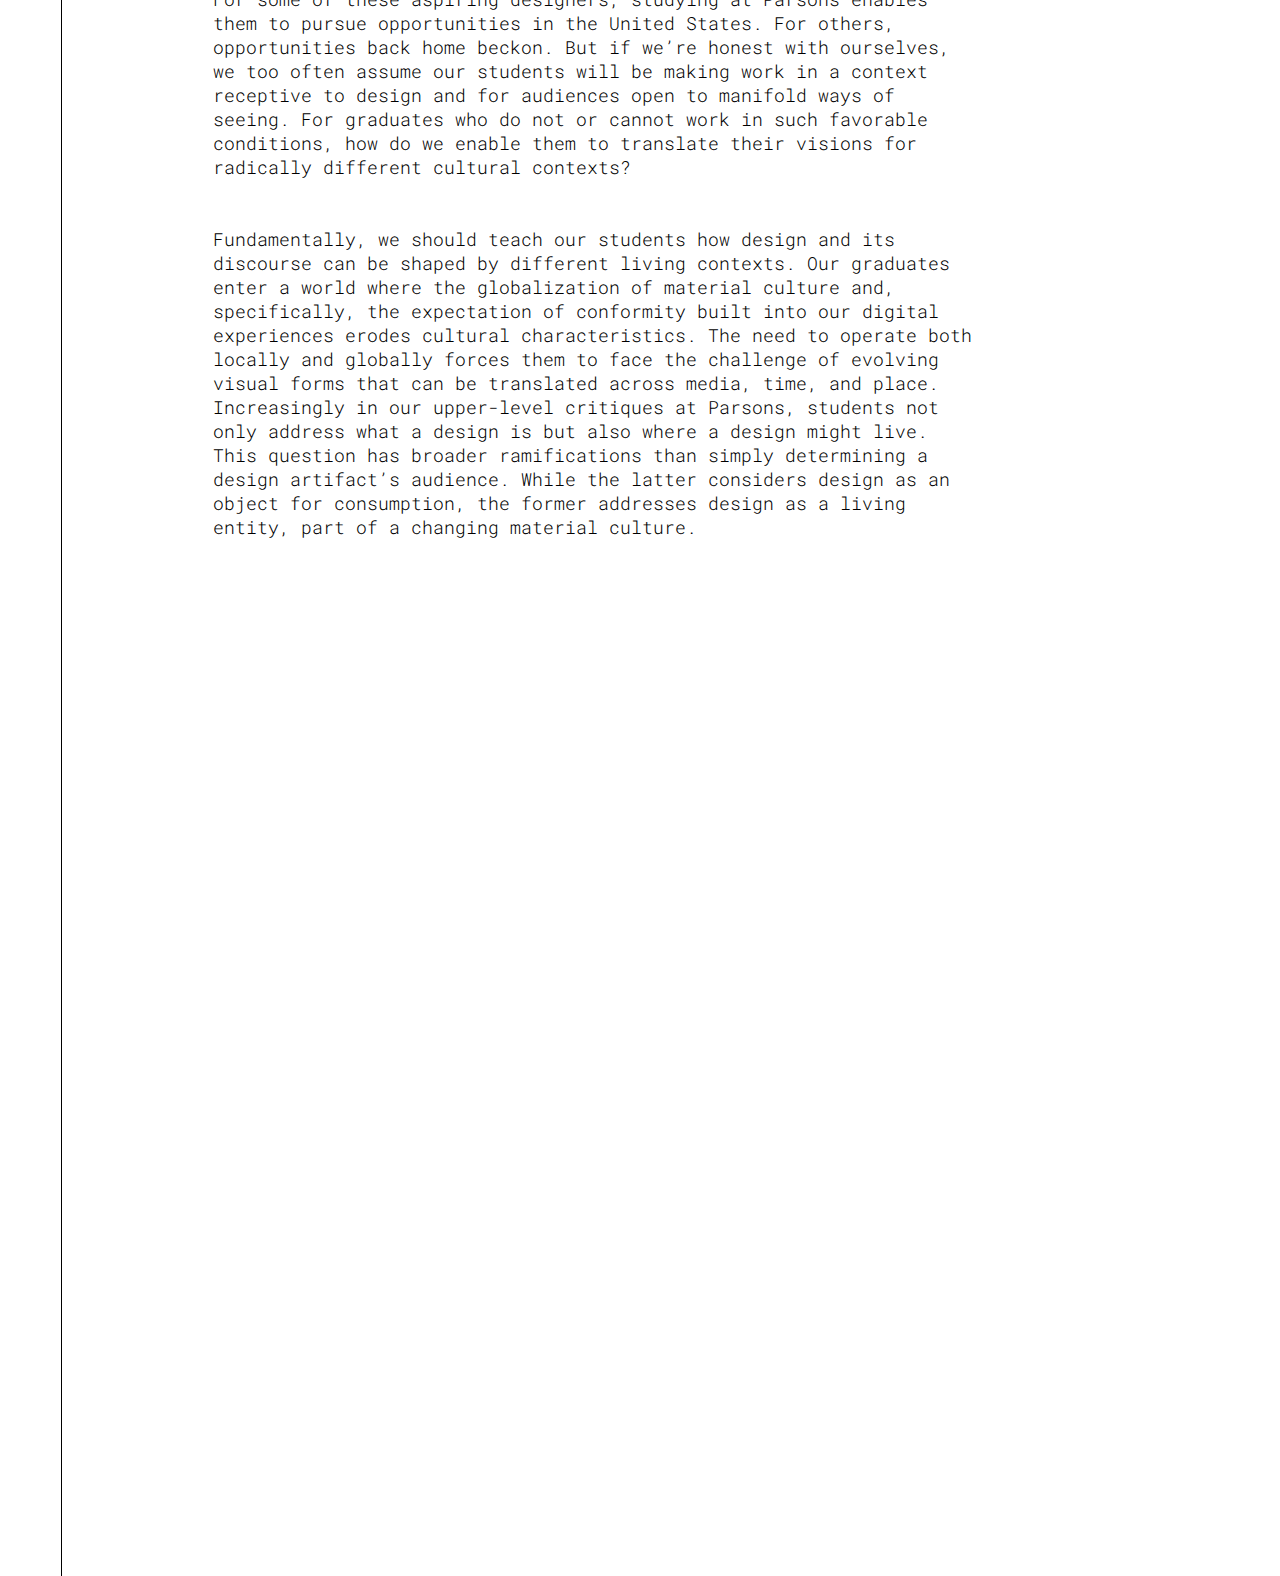
==== commit e62cad82: "tracker" ====
--- a/entry/index.html
+++ b/entry/index.html
@@ -112,13 +112,41 @@
 		</main>
 		<article>
 			<section>
-			<div class="article-start">
-				<h2 class="read-article">Read Article</h2>
-			</div>
-			<div class="airplane">
-				<h2 class="read-article">Read Article</h2>
-			</div>
-		</section>
+				<div class="article-start">
+					<h2 class="read-article">Read Article</h2>
+				</div>
+				<a href="#reading-article"><div class="airplane">
+				</div></a>
+			</section>
+			<section class="body-title">
+				<a name="reading-article"></a>
+				<div>
+					<h4 class="body-title-1">How international students can teach us a lot about design education for all</h4>
+					<h5 class="body-title-2">Increasingly, designers need to operate both locally and globally, translating visual forms across media, time, and place</h5>
+				</div>
+			</section>
+			<section class="row-article">
+				<div class="tracker">
+					<section>
+						<div class="small-plane">
+						</div>
+						<div class="line-tracker">
+
+						</div>
+					</section>
+				</div>
+				<div class="paragraphs">
+					<p>
+						This op-ed is one of a three-part series of opinion pieces in which educators address the way design history has traditionally been taught, and how we can push for more representation in the canon. A piece by Ruth Sykes of Central Saint Martins published yesterday and another will follow tomorrow. The series originally ran in Eye on Design magazine issue #01: Invisible.</br><br><br>
+
+						In the last decade, campuses across the United States have seen a dramatic increase in the number of international students. In the undergraduate Communication Design program at Parsons School of Design, where we teach, the increase reflects a broader university-wide figure: Close to half of the matriculating class is comprised of international students. We face the unique challenge of educating students of diverse cultural backgrounds, each with a different idea of what it means to be a designer and how to achieve that in their time here and beyond. </br><br><br>
+
+						For some of these aspiring designers, studying at Parsons enables them to pursue opportunities in the United States. For others, opportunities back home beckon. But if we’re honest with ourselves, we too often assume our students will be making work in a context receptive to design and for audiences open to manifold ways of seeing. For graduates who do not or cannot work in such favorable conditions, how do we enable them to translate their visions for radically different cultural contexts? </br><br><br>
+
+						Fundamentally, we should teach our students how design and its discourse can be shaped by different living contexts. Our graduates enter a world where the globalization of material culture and, specifically, the expectation of conformity built into our digital experiences erodes cultural characteristics. The need to operate both locally and globally forces them to face the challenge of evolving visual forms that can be translated across media, time, and place. Increasingly in our upper-level critiques at Parsons, students not only address what a design is but also where a design might live. This question has broader ramifications than simply determining a design artifact’s audience. While the latter considers design as an object for consumption, the former addresses design as a living entity, part of a changing material culture. </br><br><br>
+					</p>
+				</div>
+			</section>
 		</article>
 	</body>
 </html>--- a/entry/style.css
+++ b/entry/style.css
@@ -308,6 +308,12 @@
     background-color: #EFEFEF;
 }
 
+p {
+    font-family: 'Roboto Mono', monospace;
+    font-weight: 300;
+    font-size: calc(var(--base) * 0.9 );
+}
+
 h1 {
     font-size: var(--heading);
 }
@@ -428,5 +434,49 @@
 
 .airplane {
     padding: calc(var(--base) * 2 );
-}
-
+    background-image: url("airplane-mode.png");
+    height: 90px;
+    width: 90px;
+    margin-top: calc(var(--base) * 2 );
+    margin-left: auto;
+    margin-right: auto;
+}
+
+.body-title {
+    width: 80vw;
+    margin-left: auto;
+    margin-right: auto;
+}
+
+.body-title-1 {
+    font-family: 'Roboto Mono', monospace;
+    font-weight: 400;
+    font-size: calc(var(--base) * 1.2 );
+    padding-top: calc(var(--base) * 4 );
+}
+
+.body-title-2 {
+    font-family: 'Roboto Mono', monospace;
+    font-weight: 300;
+    font-size: calc(var(--base) * 0.9 );
+    padding-top: calc(var(--base) * 1 );
+}
+
+.paragraphs {
+    width: 60vw;
+    margin-left: 10vw;
+    margin-top: 5vh;
+}
+
+.line-tracker {
+    border-left: 1px solid black;
+    height: 2000px;
+    margin-left: 21px;
+}
+
+.small-plane {
+    background-image: url("small-plane.png");
+    height: 45px;
+    width: 45px;
+    margin-top: 5vh;
+}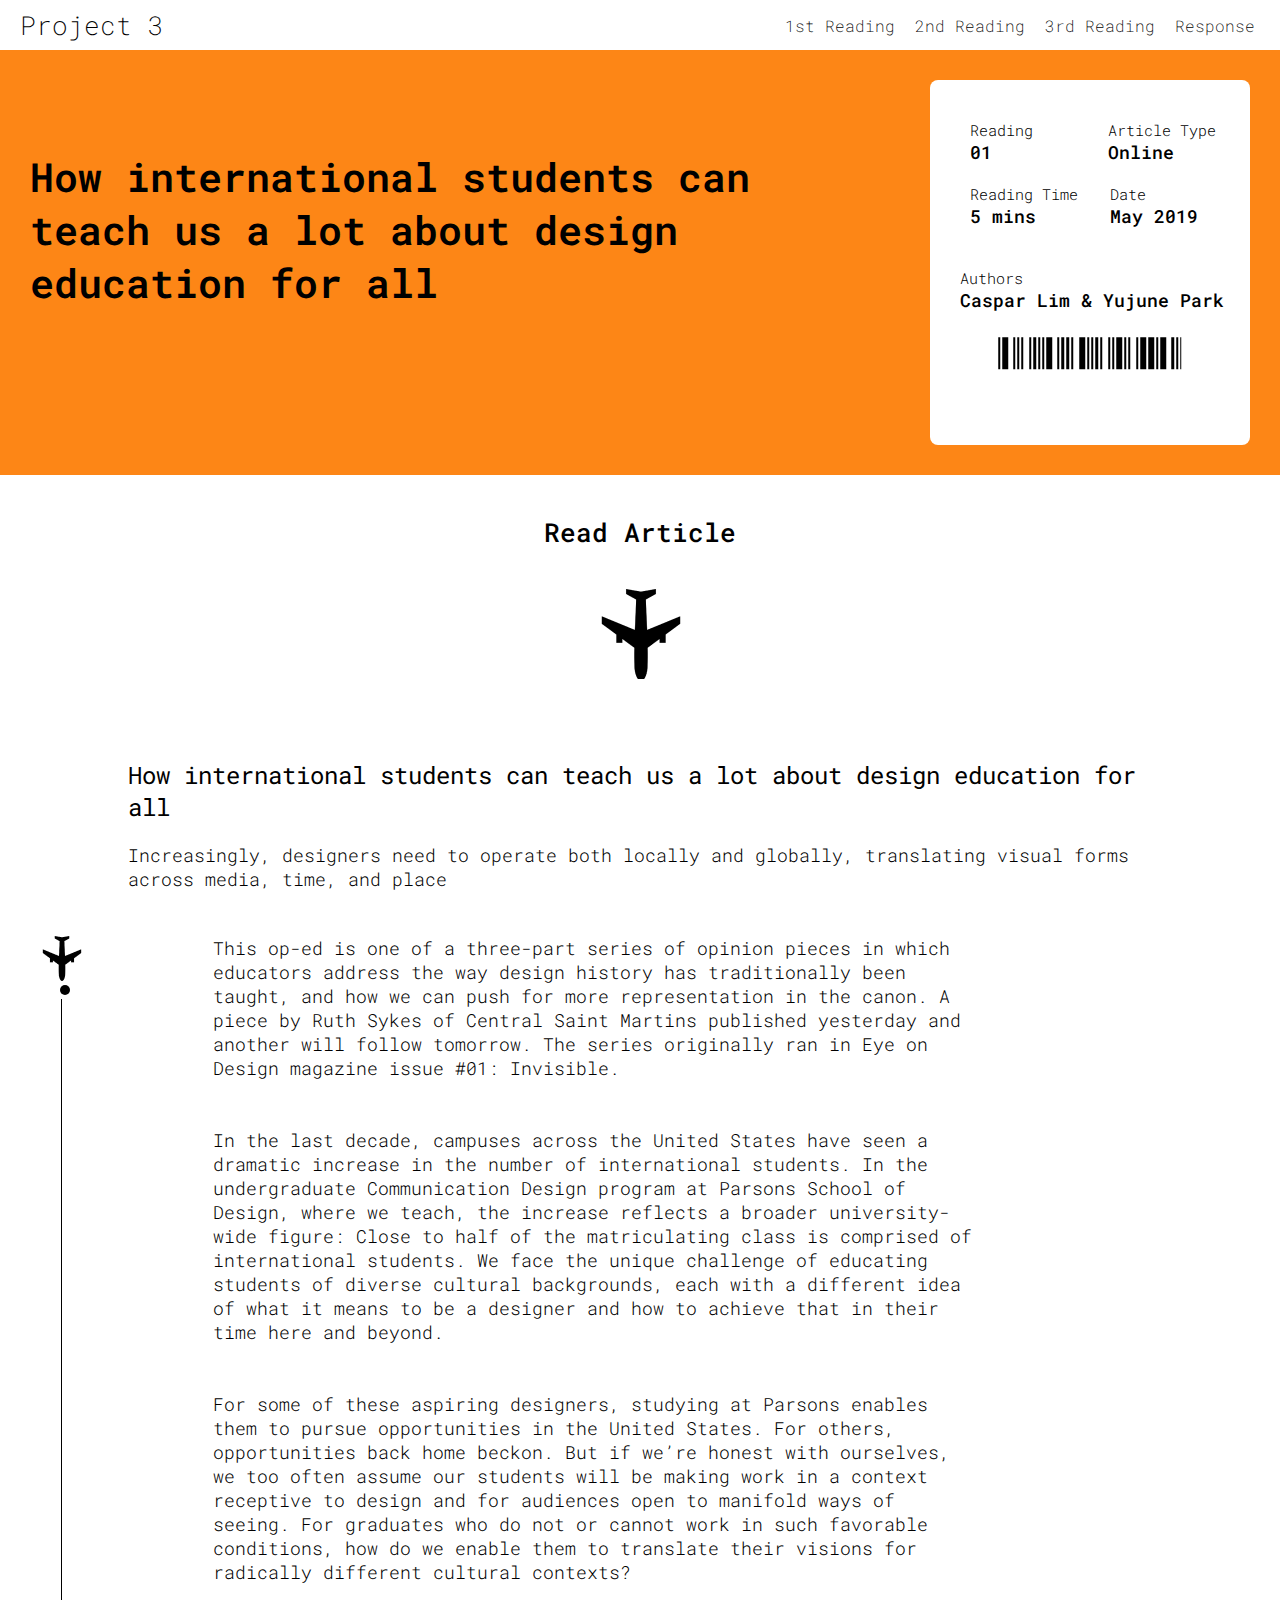
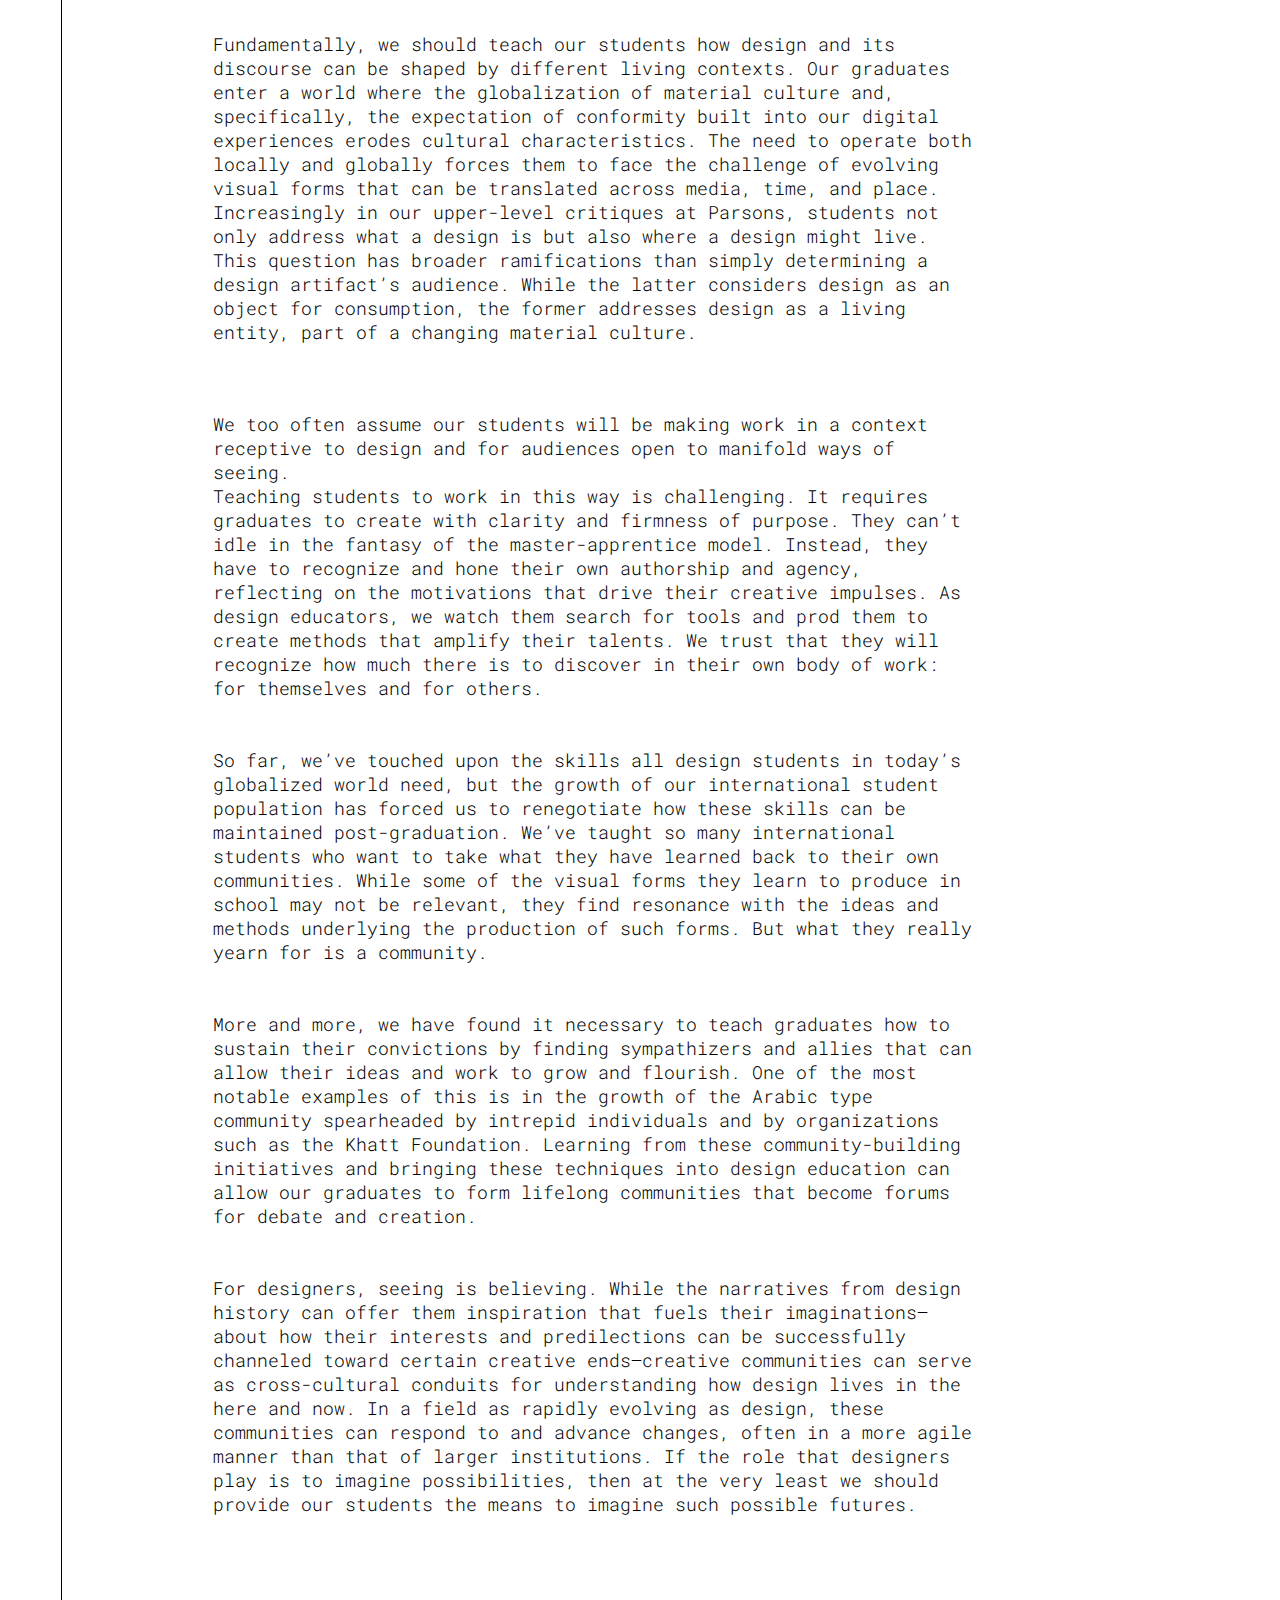
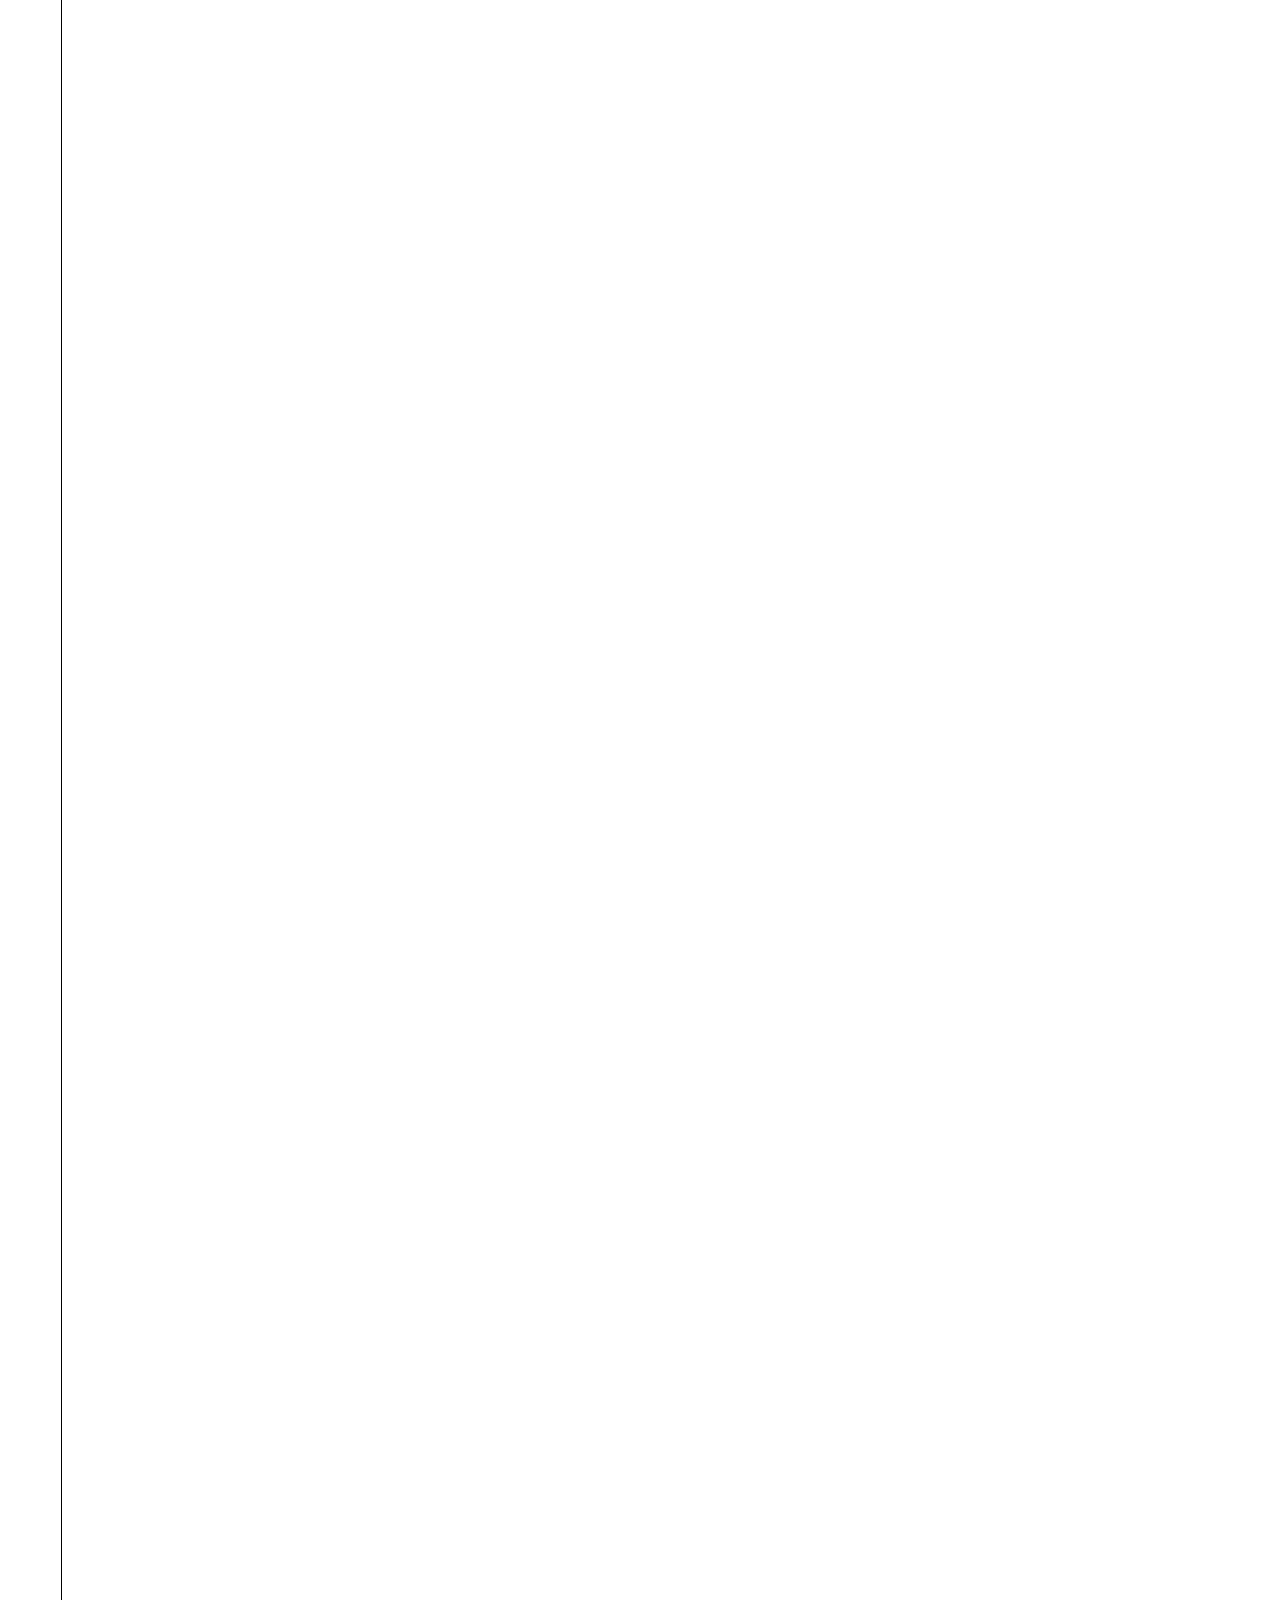
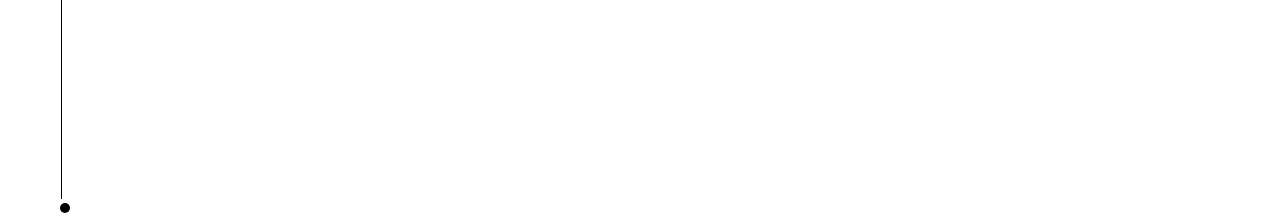
==== commit a27306e5: "edits" ====
--- a/entry/index.html
+++ b/entry/index.html
@@ -35,7 +35,7 @@
 		<main>
 			<section class="title-block">
 				<div class="div-article-title">
-					<h3>How international students can teach us a lot about design education for all</h3>
+					<h3 class="article-title">How international students can teach us a lot about design education for all</h3>
 				</div>
 				<br><br>
 				<div>
@@ -130,9 +130,10 @@
 					<section>
 						<div class="small-plane">
 						</div>
+						<div class="circle-1"></div>
 						<div class="line-tracker">
-
 						</div>
+						<div class="circle-1"></div>
 					</section>
 				</div>
 				<div class="paragraphs">
@@ -145,6 +146,19 @@
 
 						Fundamentally, we should teach our students how design and its discourse can be shaped by different living contexts. Our graduates enter a world where the globalization of material culture and, specifically, the expectation of conformity built into our digital experiences erodes cultural characteristics. The need to operate both locally and globally forces them to face the challenge of evolving visual forms that can be translated across media, time, and place. Increasingly in our upper-level critiques at Parsons, students not only address what a design is but also where a design might live. This question has broader ramifications than simply determining a design artifact’s audience. While the latter considers design as an object for consumption, the former addresses design as a living entity, part of a changing material culture. </br><br><br>
 					</p>
+
+					<h5 class="body-title-2">We too often assume our students will be making work in a context receptive to design and for audiences open to manifold ways of seeing.</h5>
+
+					<p>
+						Teaching students to work in this way is challenging. It requires graduates to create with clarity and firmness of purpose. They can’t idle in the fantasy of the master-apprentice model. Instead, they have to recognize and hone their own authorship and agency, reflecting on the motivations that drive their creative impulses. As design educators, we watch them search for tools and prod them to create methods that amplify their talents. We trust that they will recognize how much there is to discover in their own body of work: for themselves and for others. </br><br><br>
+
+						So far, we’ve touched upon the skills all design students in today’s globalized world need, but the growth of our international student population has forced us to renegotiate how these skills can be maintained post-graduation. We’ve taught so many international students who want to take what they have learned back to their own communities. While some of the visual forms they learn to produce in school may not be relevant, they find resonance with the ideas and methods underlying the production of such forms. But what they really yearn for is a community.
+						</br><br><br>
+
+						More and more, we have found it necessary to teach graduates how to sustain their convictions by finding sympathizers and allies that can allow their ideas and work to grow and flourish. One of the most notable examples of this is in the growth of the Arabic type community spearheaded by intrepid individuals and by organizations such as the Khatt Foundation. Learning from these community-building initiatives and bringing these techniques into design education can allow our graduates to form lifelong communities that become forums for debate and creation. </br><br><br>
+
+						For designers, seeing is believing. While the narratives from design history can offer them inspiration that fuels their imaginations—about how their interests and predilections can be successfully channeled toward certain creative ends—creative communities can serve as cross-cultural conduits for understanding how design lives in the here and now. In a field as rapidly evolving as design, these communities can respond to and advance changes, often in a more agile manner than that of larger institutions. If the role that designers play is to imagine possibilities, then at the very least we should provide our students the means to imagine such possible futures. </br><br><br>
+					</p>
 				</div>
 			</section>
 		</article>
--- a/entry/style.css
+++ b/entry/style.css
@@ -13,6 +13,7 @@
 
     --author-width: 17vw;
     --title-width: 17vw;
+    --title-right: 0px;
     
     --flex-direction: column;
 
@@ -29,6 +30,21 @@
     }
 }
 
+@media (min-width: 850px){
+    :root {
+        --base: 20px;
+        --ticket-width: 800px;
+        --barcode-width: 80px;
+        --barcode-top: 10px;
+
+        --author-width: 100px;
+        --title-width: 100px;
+        --title-right: 60px;
+
+        --flex-direction: row;
+        --heading: calc(var(--base) * 1.3);
+    }
+}
 
 /* nav code */
 
@@ -328,6 +344,11 @@
     font-size: calc(var(--base) * 1.3 );
 }
 
+@media screen and (min-width: 800px) {
+    h3 { 
+        font-size: calc(var(--base) * 2 );
+    }
+}
 
 h4 {
     font-family: 'Roboto Mono', monospace;
@@ -354,17 +375,31 @@
     font-size: calc(var(--base) * 1.2 );
     padding: calc(var(--base) * 1.5);
     background-color: #FD8616;
+    display: flex;
+    flex-direction: var(--flex-direction);
     
 }
 
 .div-article-title {
     padding-top: calc(var(--base) * 2 );
+}
+
+.article-title {
+    padding-right: var(--title-right);
+}
+
+@media screen and (min-width: 800px) {
+    .article-title { 
+        margin-top: auto;
+        margin-bottom: auto;
+        padding-top: 30px;
+    }
 }
 
 .ticket-article {
     background-color: white;
     border-radius: 8px 8px 8px 8px;
-    width: 85vw;
+    width: 320px;
     margin-left: auto;
     margin-right: auto;
 }
@@ -376,27 +411,28 @@
     margin-right: auto;
 }
 
+
 .div-article {
-    padding-left: calc(var(--base) * 4.7 );
+    padding-left: 75px;
 }
 
 .article-h5 {
     font-family: 'Roboto Mono', monospace;
     font-weight: 300;
-    font-size: calc(var(--base) * 0.9 );
+    font-size: 15px;
     padding-top: calc(var(--base) * 2 );
 }
 
 .article-h4 {
     font-family: 'Roboto Mono', monospace;
     font-weight: 500;
-    font-size: calc(var(--base) * 1.1 );
+    font-size: 18px;
 }
 
 .reading-h5 {
     font-family: 'Roboto Mono', monospace;
     font-weight: 300;
-    font-size: calc(var(--base) * 0.9 );
+    font-size: 15px;
     padding-top: var(--base);
 }
 
@@ -405,8 +441,15 @@
     padding-bottom: calc(var(--base) * 1 );
 }
 
+@media screen and (min-width: 800px) {
+    .div-authors { 
+        padding-left: calc(var(--base) * 1.5 );
+    }
+}
+
+
 .div-date {
-    padding-left: calc(var(--base) * 2 );
+    padding-left: 32px;
 }
 
 .barcode-section-article {
@@ -470,13 +513,24 @@
 
 .line-tracker {
     border-left: 1px solid black;
-    height: 2000px;
+    height: 4000px;
     margin-left: 21px;
 }
 
 .small-plane {
     background-image: url("small-plane.png");
+    position: sticky;
     height: 45px;
     width: 45px;
     margin-top: 5vh;
+    top: 40%;
+}
+
+.circle-1 {
+    height: 10px;
+    width: 10px;
+    background-color: black;
+    border-radius: 50%; 
+    display: inline-block;
+    margin-left: calc(var(--base) * 1 );
 }